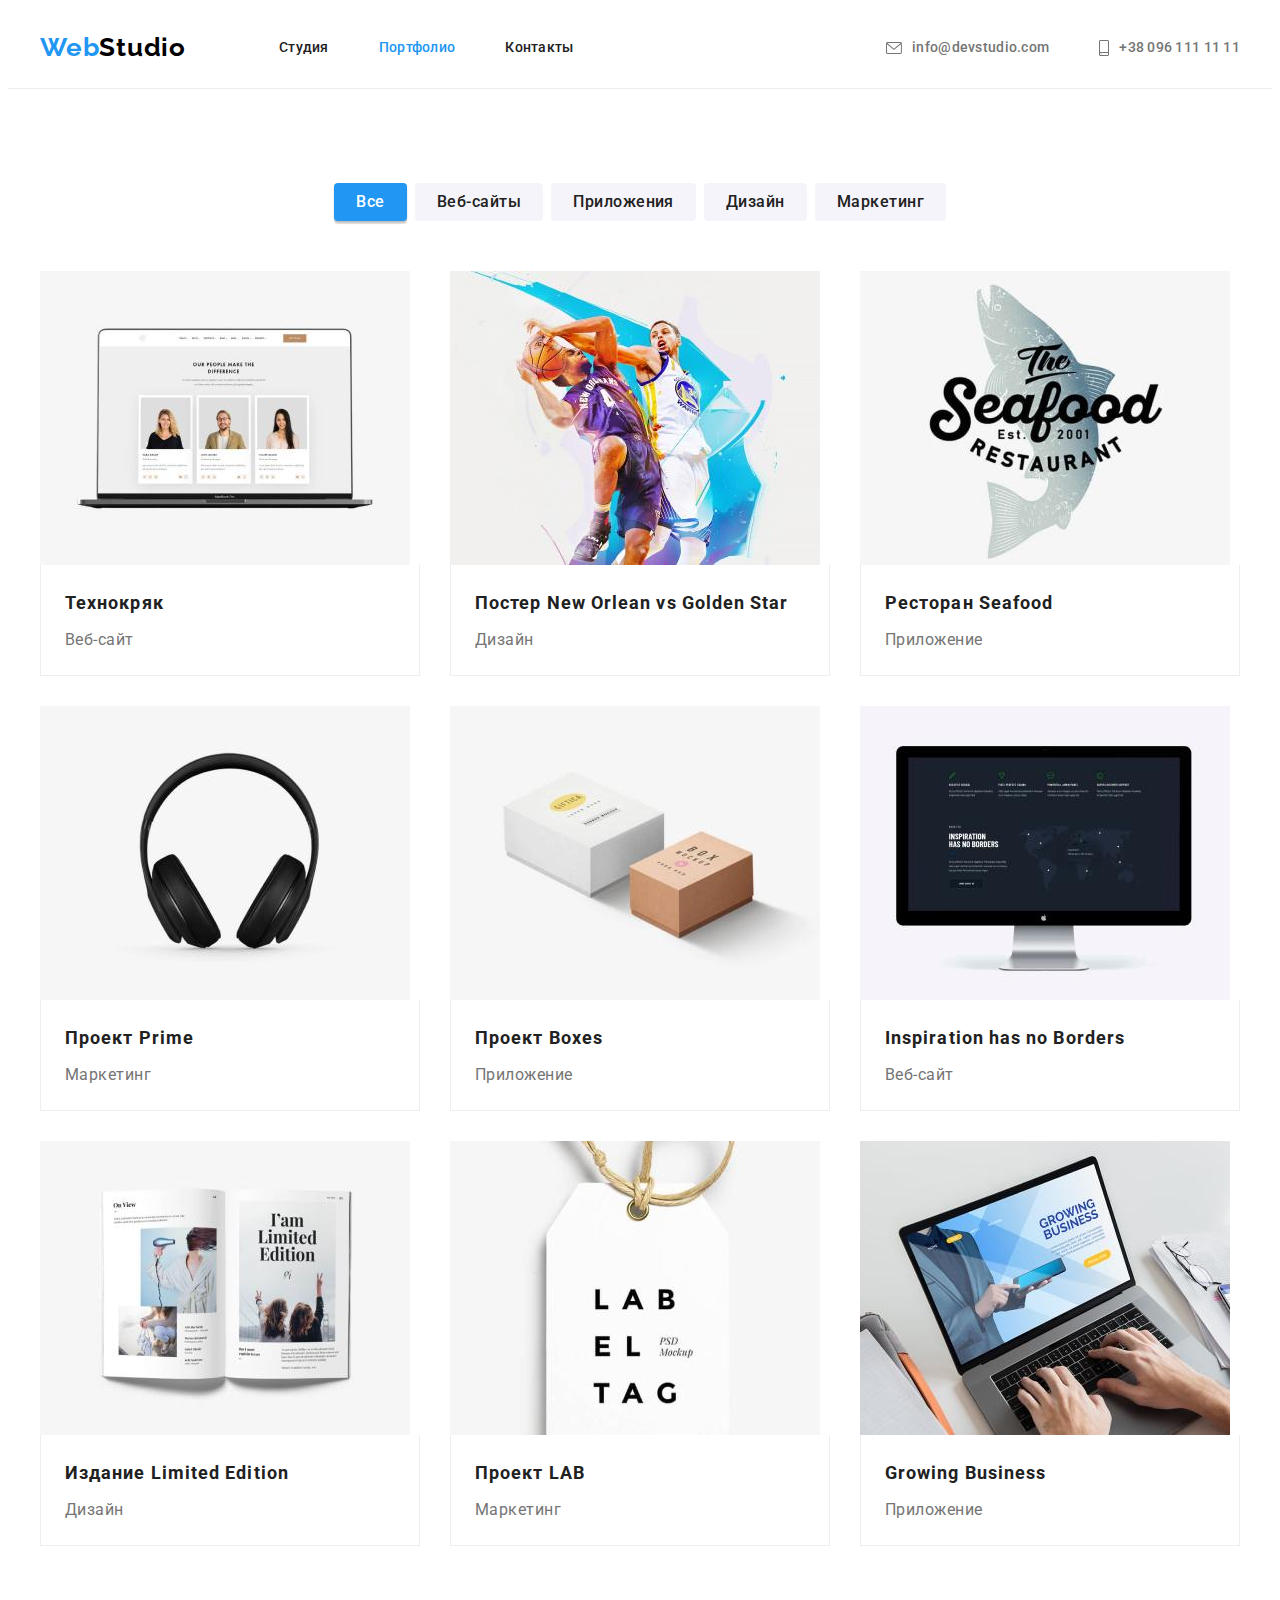
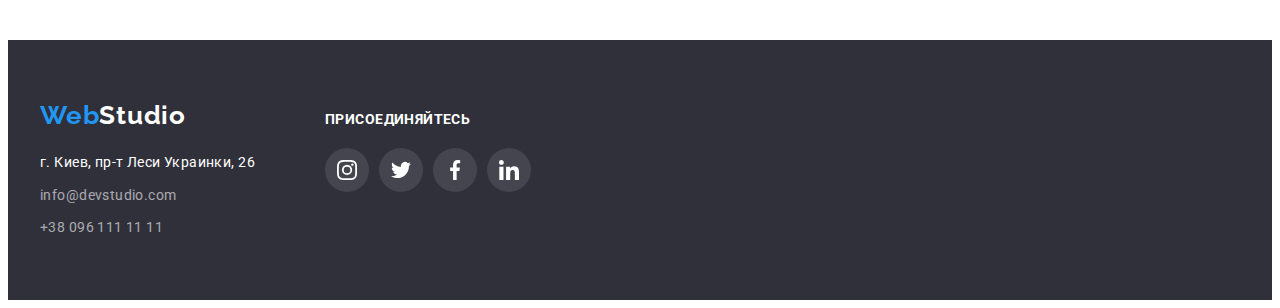
==== portfolio.html @ 9a53367e "добавляє дз" ====
<!DOCTYPE html>
<html lang="ru">
    <head>
        <link rel="stylesheet" href="https://cdnjs.cloudflare.com/ajax/libs/modern-normalize/1.1.0/modern-normalize.min.css" integrity="sha512-wpPYUAdjBVSE4KJnH1VR1HeZfpl1ub8YT/NKx4PuQ5NmX2tKuGu6U/JRp5y+Y8XG2tV+wKQpNHVUX03MfMFn9Q==" crossorigin="anonymous" referrerpolicy="no-referrer"/>
        <meta charset="UTF-8">
        <meta http-equiv="X-UA-Compatible" content="IE=edge">
        <meta name="viewport" content="width=device-width, initial-scale=1.0">
        <title>Портфолио</title>
        <link rel="preconnect" href="https://fonts.googleapis.com">
        <link rel="preconnect" href="https://fonts.gstatic.com" crossorigin>
        <link href="https://fonts.googleapis.com/css2?family=Raleway:wght@700&family=Roboto:wght@400;500;700;900&display=swap" rel="stylesheet">
        <link rel="stylesheet" href="./css/style.css">
    </head>
    <body>
        <header class="header">
            <div class="container">
                <a href="./index.html" class="header-logo" lang="en"><span class="logo-first-part">Web</span><span class="logo-second-part">Studio</span></a>
                <nav class="header-nav">
                    <ul class="menu-list">
                        <li class="item"><a class="menu-link link" href="./index.html">Студия</a></li>
                        <li class="item"><a class="menu-link link current" href="./portfolio.html">Портфолио</a></li>
                        <li class="item"><a class="menu-link link" href="">Контакты</a></li>
                    </ul>
                </nav>
                <ul class="header-list">
                    <li class="header-item"><a class="header-contacts link" href="mailto:info@devstudio.com" lang="en">
                        <svg class="header-icon" width="16" height="12">
                            <use href="./images/icons.svg#icon-envelope"></use>
                        </svg>
                        info@devstudio.com</a>
                    </li>
                    <li class="header-item"><a class="header-contacts link" href="tel:+380961111111">
                        <svg class="header-icon" width="10" height="16">
                            <use href="./images/icons.svg#icon-smartphone"></use>
                        </svg>
                        +38 096 111 11 11</a>
                    </li>
                </ul>
            </div>
        </header>
        <main>
            <section class="portfolio-section">
                <div class="container">
                <h1 class="visually-hidden">Наши работы</h1>
                <ul class="filter-list">
                    <li class="filter-item">
                        <button class="filter-btn btn-active" type="button">Все</button>
                    </li>
                    <li class="filter-item">
                        <button class="filter-btn" type="button">Веб-сайты</button>
                    </li>
                    <li class="filter-item">
                        <button class="filter-btn" type="button">Приложения</button>
                    </li>
                    <li class="filter-item">
                        <button class="filter-btn" type="button">Дизайн</button>
                    </li>
                    <li class="filter-item">
                        <button class="filter-btn" type="button">Маркетинг</button>
                    </li>
                </ul>
                <ul class="projects-list">
                    <li class="projects-item">
                        <a href="#" class="projects-link">
                            <img src="./images/site.jpg" alt="Site" width="370">
                            <div class="projects-description">
                                <h2 class="projects-title">Технокряк</h2>
                                <p class="projects-text">Веб-сайт</p>
                            </div>
                        </a>
                    </li>
                    <li class="projects-item">
                        <a href="#" class="projects-link">
                            <img src="./images/poster.jpg" alt="Постер" width="370">
                            <div class="projects-description">
                                <h2 class="projects-title">Постер <span lang="en">New Orlean vs Golden Star</span> </h2>
                                <p class="projects-text">Дизайн</p>
                            </div>
                        </a>
                    </li>
                    <li class="projects-item">
                        <a href="#" class="projects-link">
                            <img src="./images/seafood.jpg" alt="Лого ресторана" width="370">
                            <div class="projects-description">
                                <h2 class="projects-title">Ресторан <span lang="en">Seafood</span> </h2>
                                <p class="projects-text">Приложение</p>
                            </div>
                        </a>
                    </li>
                    <li class="projects-item">
                        <a href="#" class="projects-link">
                            <img src="./images/ProjectPrime.jpg" alt="Наушники" width="370">
                            <div class="projects-description">
                                <h2 class="projects-title">Проект <span lang="en">Prime</span> </h2>
                                <p class="projects-text">Маркетинг</p>
                            </div>
                        </a>
                    </li>
                    <li class="projects-item">
                        <a href="#" class="projects-link">
                            <img src="./images/ProjectBoxes.jpg" alt="Коробки" width="370">
                            <div class="projects-description">
                                <h2 class="projects-title">Проект <span lang="en">Boxes</span> </h2>
                                <p class="projects-text">Приложение</p>
                            </div>
                        </a>
                    </li>
                    <li class="projects-item">
                        <a href="#" class="projects-link">
                            <img src="./images/ProjectInspiration.jpg" alt="Монитор ПК" width="370">
                            <div class="projects-description">
                                <h2 class="projects-title" lang="en">Inspiration has no Borders</h2>
                                <p class="projects-text">Веб-сайт</p>
                            </div>
                        </a>
                    </li>
                    <li class="projects-item">
                        <a href="#" class="projects-link">
                            <img src="./images/L.jpg" alt="Каталог" width="370">
                            <div class="projects-description">
                                <h2 class="projects-title">Издание <span lang="en">Limited Edition</span> </h2>
                                <p class="projects-text">Дизайн</p>
                            </div>
                        </a>
                    </li>
                    <li class="projects-item">
                        <a href="#" class="projects-link">
                            <img src="./images/lab.jpg" alt="Бирка" width="370">
                            <div class="projects-description">
                                <h2 class="projects-title">Проект <span lang="en">LAB</span> </h2>
                                <p class="projects-text">Маркетинг</p>
                            </div>
                        </a>
                    </li>
                    <li class="projects-item">
                        <a href="#" class="projects-link">
                            <img src="./images/gb.jpg" alt="ПК" width="370">
                            <div class="projects-description">
                                <h2 class="projects-title" lang="en">Growing Business</h2>
                                <p class="projects-text">Приложение</p>
                            </div>
                        </a>
                    </li>
                </ul>
                </div>
            </section>
        </main>
        <footer class="footer">
            <div class="container">
                <div>
                    <a href="" class="footer-logo" lang="en"><span class="logo-first-part">Web</span><span class="logo-second-part">Studio</span></a>
                    <address class="footer-address">
                        <ul class="footer-address-list">
                            <li class="footer-address-item"><a class="footer-address-link link" href="https://goo.gl/maps/YVqeG4Qvas63cvU16" target="_blank" rel="noreferrer noopener">г. Киев, пр-т Леси Украинки, 26</a></li>
                            <li class="footer-address-item contacts"><a class="footer-address-link link" href="mailto:info@devstudio.com" lang="en">info@devstudio.com</a></li>
                            <li class="footer-address-item contacts"><a class="footer-address-link link" href="tel:+380961111111">+38 096 111 11 11</a></li>
                        </ul>
                    </address>
                </div>
                <div class="connect">
                    <h3 class="connect-title">присоединяйтесь</h3>
                    <ul class="connect-list">
                        <li class="connect-item">
                            <a href="#" class="connect-link">
                                <svg class="connect-logo" width="20" height="20">
                                    <use href="./images/icons.svg#icon-instagram"></use>
                                </svg>
                            </a>
                        </li>
                        <li class="connect-item">
                            <a href="#" class="connect-link">
                                <svg class="connect-logo" width="20" height="20">
                                    <use href="./images/icons.svg#icon-twitter"></use>
                                </svg>
                            </a>
                        </li>
                        <li class="connect-item">
                            <a href="#" class="connect-link">
                                <svg class="connect-logo" width="20" height="20">
                                    <use href="./images/icons.svg#icon-facebook"></use>
                                </svg>
                            </a>
                        </li>
                        <li class="connect-item">
                            <a href="#" class="connect-link">
                                <svg class="connect-logo" width="20" height="20">
                                    <use href="./images/icons.svg#icon-linkedin"></use>
                                </svg>
                            </a>
                        </li>
                    </ul>
                </div>
            </div>
        </footer>
    </body>
</html>
---- css/style.css ----
:root {
    --primary-header-color: #212121;
    --second-header-color: #757575;
    --primary-text-color: #212121;
    --second-text-color: #757575;
    --primary-title-color: #212121;
    --hero-title-color: #ffffff;
    --footer-color:  #ffffff;
    --accent-color: #2196F3;
    --main-background-color: #2F303A;
    --main-logo-color: #afb1b8;
}

body {
    font-family: 'Roboto', sans-serif;
    color: var(--primary-text-color);
}

.visually-hidden {
    position: absolute;
    width: 1px;
    height: 1px;
    margin: -1px;
    border: 0;
    padding: 0;
    white-space: nowrap;
    clip-path: inset(100%);
    clip: rect(0 0 0 0);
    overflow: hidden;
}

h1,
h2,
h3,
h4,
h5,
h6,
p {
    margin-top: 0;
    margin-bottom: 0;
}

ul,
ol {
    margin: 0;
    padding: 0;
    list-style: none;
}

img {
    display: block;
    max-width: 100%;
    height: auto;
}

a {
    text-decoration: none;
}

/* --------------header-------------------- */

.container {
    margin: 0 auto;
    padding-right: 15px;
    padding-left: 15px;
    width: 1200px;
    /* background: tomato; */
}

.link {
    text-decoration: none;
}

.header {
    /* width: 1600px; */
    border-bottom: 1px solid #ECECEC;
}
.header-logo {
    margin-right: 93px;
    padding-top: 24px;
    padding-bottom: 25px;
    font-family: Raleway;
    font-weight: 700;
    font-size: 26px;
    line-height: 1.19;
    letter-spacing: 0.03em;
    text-decoration: none;
}

.header-logo .logo-first-part {
    color: var(--accent-color);
}

.header-logo .logo-second-part {
    color: #000000;
}


.menu-link {
    display: block;
    padding-top: 32px;
    padding-bottom: 32px;
    font-weight: 500;
    font-size: 14px;
    line-height: 1.14;
    letter-spacing: 0.02em;
    color: var(--primary-header-color);
    cursor: pointer;
}

.menu-link:hover, .menu-link:focus {
    color: var(--accent-color);
}

.menu-list {
    display: flex;
}

.menu-list .item:not(:last-child) {
    margin-right: 50px;
}

.menu-list .current {
    color: var(--accent-color)
}

.header-list {
    display: flex;
    margin-left: auto;
}

.header-list .header-item:not(:last-child) {
    margin-right: 50px;
}

.header-contacts:hover, .header-contacts:focus {
    color: var(--accent-color);
}

.header-contacts {
    display: flex;
    align-items: center;
    padding-top: 32px;
    padding-bottom: 32px;
    font-weight: 500;
    font-size: 14px;
    line-height: 1.14;
    letter-spacing: 0.02em;
    color: var(--second-header-color);
}

.header-icon {
    margin-right: 10px;
    fill: var(--second-header-color);
}

.header-icon:hover, .header-contacts:hover,
.header-icon:focus, .header-contacts:focus {
    fill: var(--accent-color);
}

.header-list .header-contacts {
    text-align: center;
}

.header .container {
    display: flex;
    align-items: center;
}

/* ------------------hero------------------------- */

.hero-section {
    padding: 200px 0;
    text-align: center;
    max-width: 1600px;
    margin-left: auto;
    margin-right: auto;
    background-image: linear-gradient(rgba(47, 48, 58, 0.4),rgba(47, 48, 58, 0.4) ), url(../images/hero.jpg);
    background-repeat: no-repeat;
    background-position: center;
    background-size: cover;
}

.centered {
    text-align: center;
}

.hero-title {
    margin-top: 0;
    margin-bottom: 30px;
    margin-right: auto;
    margin-left: auto;
    width: 696px;
    font-weight: 900;
    font-size: 44px;
    line-height: 1.36;
    letter-spacing: 0.06em;
    text-transform: uppercase;
    color: var(--hero-title-color);
}

.button {
    display: inline-block;
    border-radius: 4px;
    padding: 10px 32px;
    min-width: 200px;
    font-weight: 700;
    font-size: 16px;
    line-height: 1.87;
    letter-spacing: 0.06em;
    background: #188CE8;
    color: #FFFFFF;
}

.hero-btn {
    cursor: pointer;
}

.button:hover {
    background-color: #188CE8;
}

.button:focus {
    background-color: var(--accent-color);
}

/* --------------features---------------- */

.section {
    padding-top: 94px;
    padding-bottom: 94px;
}

.features-list {
display: flex;
flex-wrap: wrap;
}

.features-icon-bg {
    display: inline-flex;
    align-items: center;
    justify-content: center;
    margin-bottom: 30px;
    width: 270px;
    height: 120px;
    background-color: #F5F4FA;
    border-radius: 4px;
}

/* .features-icon {
    display: flex;
    align-items: center;
    justify-content: center;
} */

.features-item {
    width: 270px;
}

.features-list .features-item:not(:last-child) {
    margin-right: 30px;
}

.features-title {
    margin-bottom: 10px;
    font-weight: 700;
    font-size: 14px;
    line-height: 1.14;
    letter-spacing: 0.03em;
    text-transform: uppercase;
}

.features-text {
    margin-top: 0;
    font-weight: 400;
    font-size: 14px;
    line-height: 1.71;
    letter-spacing: 0.03em;
    color: var(--second-text-color);
}

/* ----------about-us-------------- */

.about-section {
    padding-top: 0;
}

.about-us-list {
    display: flex;
    flex-wrap: wrap;
}

.about-us-item:not(:last-child) {
    margin-right: 30px;
}

.about-us-title {
    margin-bottom: 50px;
    font-weight: 700;
    font-size: 36px;
    line-height: 1.17;
    text-align: center;
    letter-spacing: 0.03em;
}

/* ---------our-team--------------- */

.our-team-item {
    background: #FFFFFF;
    box-shadow: 0px 1px 3px rgba(0, 0, 0, 0.12), 0px 1px 1px rgba(0, 0, 0, 0.14), 0px 2px 1px rgba(0, 0, 0, 0.2);
    border-radius: 0px 0px 4px 4px;

}

.our-team-item:not(:last-child) {
    margin-right: 30px;
}

.our-team-section {
    background-color: #F5F4FA;
}

.our-team-list {
    display: flex;
}

.our-team-title {
    margin-bottom: 50px;
    font-weight: 700;
    font-size: 36px;
    line-height: 1.17;
    text-align: center;
    letter-spacing: 0.03em;
}

.our-team-description {
    padding: 30px 0;
}

.our-team-name {
    margin-bottom: 10px;
    font-weight: 500;
    font-size: 16px;
    line-height: 1.19;
    text-align: center;
    letter-spacing: 0.03em;
}

.our-team-text {
    font-size: 16px;
    line-height: 1.19;
    text-align: center;
    letter-spacing: 0.03em;
    color: var(--second-text-color);
    margin-bottom: 16px;
}

.social-icon-list {
    display: flex;
    justify-content: center;
    align-items: center;
}

.social-icon-item:not(:last-child) {
    margin-right: 10px;
}

.social-icon-link {
    display: flex;
    justify-content: center;
    align-items: center;
    border-radius: 50%;
    width: 44px;
    height: 44px;
    fill: var(--main-logo-color);
}

.social-icon-link:hover, .social-icon-link:focus {
    fill: #ffffff;
    background-color: var(--accent-color);
    border-radius: 50%;
}

/* -------------clients------------- */

.clients-title {
    margin-bottom: 50px;
    font-weight: 700;
    font-size: 36px;
    line-height: 1.17;
    text-align: center;
    letter-spacing: 0.03em;
}

.clients-list {
    display: flex;
}

.clients-item {
    width: 170px;
    height: 92px;
}

.clients-item:not(:last-child) {
    margin-right: 30px;
}

.clients-link {
    display: flex;
    justify-content: center;
    align-items: center;
    width: 100%;
    height: 100%;
    fill: var(--main-logo-color);
    border: 1px solid #afb1b8;
    box-sizing: border-box;
    border-radius: 4px;
}

.clients-link:hover, .clients-logo:hover,
.clients-link:focus, .clients-logo:focus {
    fill: var(--accent-color);
    border-color: var(--accent-color);
}

/* .clients:hover, .clients:focus {
    fill: var(--accent-color);
    border-color: var(--accent-color);
} */

/* ------------filter-------------- */

.portfolio-section {
    padding-top: 94px;
    padding-bottom: 94px;
}

.filter-list {
    display: flex;
    justify-content: center;
    margin-bottom: 50px;
}

.filter-item:not(:last-child) {
    margin-right: 8px;
}

.filter-btn {
    display: inline-block;
    padding: 6px 22px;
    min-width: 73px;
    background: #F5F4FA;
    border-radius: 4px;
    border: transparent;
    font-family: inherit;
    font-weight: 500;
    font-size: 16px;
    line-height: 1.62;
    text-align: center;
    letter-spacing: 0.03em;
    color: var(--primary-text-color);
    cursor: pointer;
}

.btn-active,
.filter-btn:hover,
.filter-btn:focus {
    color: #FFFFFF;
    background-color: var(--accent-color);
    box-shadow: 0px 3px 1px rgba(0, 0, 0, 0.1), 0px 1px 2px rgba(0, 0, 0, 0.08), 0px 2px 2px rgba(0, 0, 0, 0.12);
}

/* ------------projects------------ */

.projects-list {
    display: flex;
    flex-wrap: wrap;
    background-color: #FFFFFF;
}

.projects-item {
    width: calc((100% - 60px) / 3);
    margin-right: 30px;
    margin-bottom: 30px;
}

/* Alternative */

/* .projects-item {
    width: 370px;
    margin-right: 30px;
    margin-bottom: 30px;
} */

.projects-item:nth-child(3n) {
    margin-right: 0;
}

.projects-item:nth-last-child(-n+3) {
    margin-bottom: 0;
}

.projects-link {
    display: block;
}

.projects-link:hover, .projects-link:focus {
    box-shadow: 0px 1px 1px rgba(0, 0, 0, 0.12), 0px 4px 4px rgba(0, 0, 0, 0.06), 1px 4px 6px rgba(0, 0, 0, 0.16);
}

.projects-description {
    padding: 20px 24px;
    border-right: 1px solid #EEEEEE;
    border-bottom: 1px solid #EEEEEE;
    border-left: 1px solid #EEEEEE;
}

.projects-title {
    margin-bottom: 4px;
    font-weight: 700;
    font-size: 18px;
    color: var(--primary-text-color);
    line-height: 2;
    letter-spacing: 0.06em;
}

.projects-text {
    font-weight: normal;
    font-size: 16px;
    line-height: 1.87;
    letter-spacing: 0.03em;
    color: var(--second-text-color);
}

/* ------------footer-------------- */

.footer {
    padding-top: 60px;
    padding-bottom: 60px;
    background-color: var(--main-background-color);
}

.footer .container {
    display: flex;
    align-items: baseline;
}


.footer-logo {
    margin-top: 0;
    margin-bottom: 20px;
    font-family: Raleway;
    font-weight: 700;
    font-size: 26px;
    line-height: 1.19;
    letter-spacing: 0.03em;
    text-decoration: none;
}

.footer-logo .logo-first-part {
    color: var(--accent-color);
}

.footer-logo .logo-second-part {
    color: var(--footer-color);
}

/* -----------address----------- */

.footer-address {
    margin-top: 20px;
    margin-right: 70px;
}

.footer-address-item {
    margin-bottom: 9px;
    font-family: inherit;
    font-style: normal;
    font-size: 14px;
    line-height: 1.71;
    letter-spacing: 0.03em;
}

.footer-address-item:last-child {
    margin-bottom: 0;
}

.footer-address-link {
    color: var(--footer-color);
}

.footer-address .contacts .footer-address-link {
    color: rgba(255, 255, 255, 0.6);
}

.footer-address .contacts .footer-address-link:hover {
    color: var(--accent-color);
}

.footer-address .contacts .footer-address-link:focus {
    color: var(--accent-color);
}

/* -------connect--------- */

.connect {
    display: inline-block;
    justify-content: center;
    align-items: center;
    /* margin-top: 72px;
    margin-bottom: 100px; */
    padding: 0;
    width: 206px;
    height: 80px;
}

.connect-title {
    font-weight: 700;
    font-size: 14px;
    line-height: 1.14;
    letter-spacing: 0.03em;
    text-transform: uppercase;
    color: var(--footer-color);
    margin-bottom: 20px;
}

.connect-list {
    display: flex;
    justify-content: center;
    align-items: center;
}

.connect-item:not(:last-child) {
    margin-right: 10px;
}

.connect-item {
    background-color: rgba(255, 255, 255, 0.1);
    border-radius: 50%;
}

.connect-link {
    display: flex;
    justify-content: center;
    align-items: center;
    width: 44px;
    height: 44px;
    border-radius: 50%;
}

.connect-logo {
    fill: var(--footer-color);
}

.connect-link:hover, .connect-logo:hover,
.connect-link:focus, .connect-logo:focus {
    background-color: var(--accent-color);
}
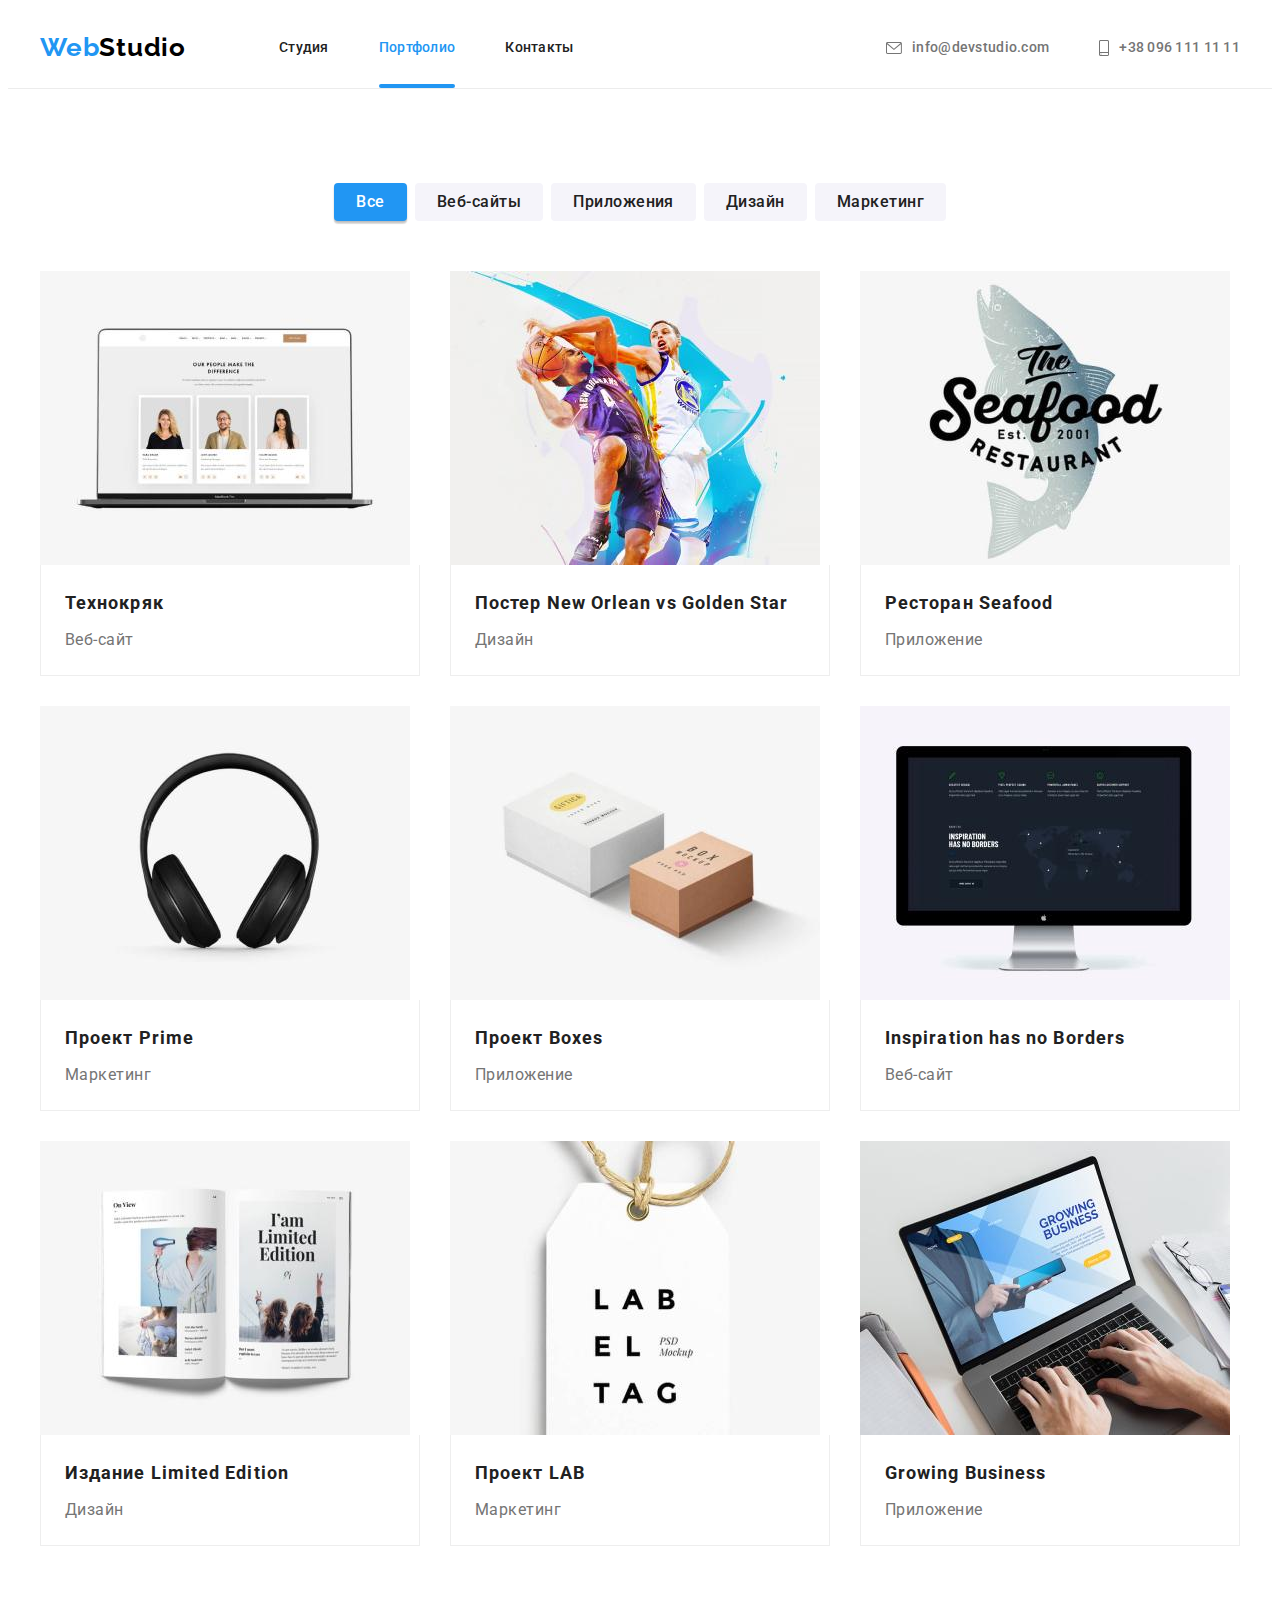
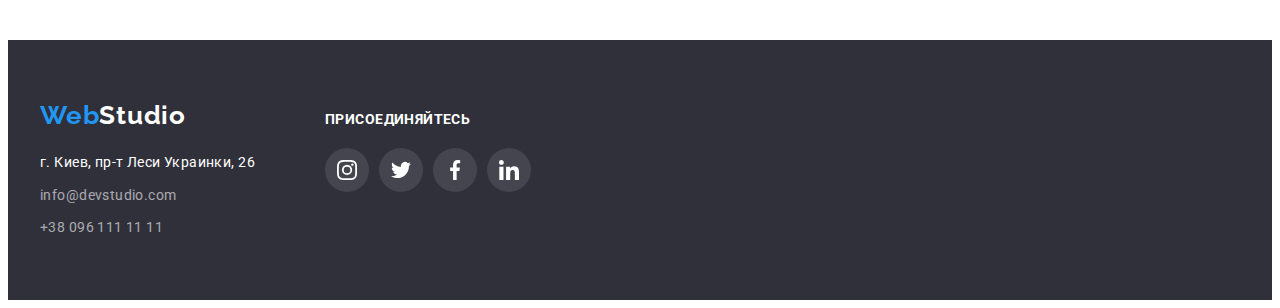
==== commit 9e6a09fd: "добавляє дз№5" ====
--- a/portfolio.html
+++ b/portfolio.html
@@ -62,7 +62,10 @@
                 <ul class="projects-list">
                     <li class="projects-item">
                         <a href="#" class="projects-link">
-                            <img src="./images/site.jpg" alt="Site" width="370">
+                            <div class="projects-thumb">
+                                <img src="./images/site.jpg" alt="Site" width="370">
+                                <p class="projects-overlay">Технокряк это современная площадка распространения коронавируса. Компании используют эту платформу для цифрового шпионажа и атак на защищённые сервера конкурентов.</p>
+                            </div>
                             <div class="projects-description">
                                 <h2 class="projects-title">Технокряк</h2>
                                 <p class="projects-text">Веб-сайт</p>
@@ -71,7 +74,10 @@
                     </li>
                     <li class="projects-item">
                         <a href="#" class="projects-link">
-                            <img src="./images/poster.jpg" alt="Постер" width="370">
+                            <div class="projects-thumb">
+                                <img src="./images/poster.jpg" alt="Постер" width="370">
+                                <p class="projects-overlay">У кожної людини є руки, ноги, голова і 168 годин на тиждень, щоб зробити все те, чого вона по-справжньому бажає.</p>
+                            </div>
                             <div class="projects-description">
                                 <h2 class="projects-title">Постер <span lang="en">New Orlean vs Golden Star</span> </h2>
                                 <p class="projects-text">Дизайн</p>
@@ -80,7 +86,10 @@
                     </li>
                     <li class="projects-item">
                         <a href="#" class="projects-link">
-                            <img src="./images/seafood.jpg" alt="Лого ресторана" width="370">
+                            <div class="projects-thumb">
+                                <img src="./images/seafood.jpg" alt="Лого ресторана" width="370">
+                                <p class="projects-overlay">Найважчий поєдинок – це коли за успіх доводиться боротися з лінню.</p>
+                            </div>
                             <div class="projects-description">
                                 <h2 class="projects-title">Ресторан <span lang="en">Seafood</span> </h2>
                                 <p class="projects-text">Приложение</p>
@@ -89,7 +98,10 @@
                     </li>
                     <li class="projects-item">
                         <a href="#" class="projects-link">
-                            <img src="./images/ProjectPrime.jpg" alt="Наушники" width="370">
+                            <div class="projects-thumb">
+                                <img src="./images/ProjectPrime.jpg" alt="Наушники" width="370">
+                                <p class="projects-overlay">Якщо у вас є ідея, в яку ви по–справжньому вірите, то робіть щось, інакше вона так і залишиться лише ідеєю.</p>
+                            </div>
                             <div class="projects-description">
                                 <h2 class="projects-title">Проект <span lang="en">Prime</span> </h2>
                                 <p class="projects-text">Маркетинг</p>
@@ -98,7 +110,10 @@
                     </li>
                     <li class="projects-item">
                         <a href="#" class="projects-link">
-                            <img src="./images/ProjectBoxes.jpg" alt="Коробки" width="370">
+                            <div class="projects-thumb">
+                                <img src="./images/ProjectBoxes.jpg" alt="Коробки" width="370">
+                                <p class="projects-overlay">Гарненько запам’ятайте, що труднощі і невдачі неминучі. Застрахуватися від усього неможливо.</p>
+                            </div>
                             <div class="projects-description">
                                 <h2 class="projects-title">Проект <span lang="en">Boxes</span> </h2>
                                 <p class="projects-text">Приложение</p>
@@ -107,7 +122,10 @@
                     </li>
                     <li class="projects-item">
                         <a href="#" class="projects-link">
-                            <img src="./images/ProjectInspiration.jpg" alt="Монитор ПК" width="370">
+                            <div class="projects-thumb">
+                                <img src="./images/ProjectInspiration.jpg" alt="Монитор ПК" width="370">
+                                <p class="projects-overlay">Справа в тому, що коли ви працює 24 години на добу і 7 днів на тиждень, успіх приходить до вас сам.</p>
+                            </div>
                             <div class="projects-description">
                                 <h2 class="projects-title" lang="en">Inspiration has no Borders</h2>
                                 <p class="projects-text">Веб-сайт</p>
@@ -116,7 +134,10 @@
                     </li>
                     <li class="projects-item">
                         <a href="#" class="projects-link">
-                            <img src="./images/L.jpg" alt="Каталог" width="370">
+                            <div class="projects-thumb">
+                                <img src="./images/L.jpg" alt="Каталог" width="370">
+                                <p class="projects-overlay">Немає недосяжних цілей — є високий коефіцієнт ліні, недолік кмітливості і запас відмовок.</p>
+                            </div>
                             <div class="projects-description">
                                 <h2 class="projects-title">Издание <span lang="en">Limited Edition</span> </h2>
                                 <p class="projects-text">Дизайн</p>
@@ -125,7 +146,10 @@
                     </li>
                     <li class="projects-item">
                         <a href="#" class="projects-link">
-                            <img src="./images/lab.jpg" alt="Бирка" width="370">
+                            <div class="projects-thumb">
+                                <img src="./images/lab.jpg" alt="Бирка" width="370">
+                                <p class="projects-overlay">Говорять, що мотивація триває не довго. Що ж, свіжість після ванни – теж. Тому піклуватися про них варто щодня.</p>
+                            </div>
                             <div class="projects-description">
                                 <h2 class="projects-title">Проект <span lang="en">LAB</span> </h2>
                                 <p class="projects-text">Маркетинг</p>
@@ -134,7 +158,10 @@
                     </li>
                     <li class="projects-item">
                         <a href="#" class="projects-link">
-                            <img src="./images/gb.jpg" alt="ПК" width="370">
+                            <div class="projects-thumb">
+                                <img src="./images/gb.jpg" alt="ПК" width="370">
+                                <p class="projects-overlay">Потрібно міняти не обставини, потрібно міняти свідомість.</p>
+                            </div>
                             <div class="projects-description">
                                 <h2 class="projects-title" lang="en">Growing Business</h2>
                                 <p class="projects-text">Приложение</p>
--- a/css/style.css
+++ b/css/style.css
@@ -9,6 +9,7 @@
     --accent-color: #2196F3;
     --main-background-color: #2F303A;
     --main-logo-color: #afb1b8;
+    --projects-overlay-color: #ffffff;
 }
 
 body {
@@ -106,6 +107,7 @@
     letter-spacing: 0.02em;
     color: var(--primary-header-color);
     cursor: pointer;
+    transition: color 250ms cubic-bezier(0.4, 0, 0.2, 1);
 }
 
 .menu-link:hover, .menu-link:focus {
@@ -124,6 +126,22 @@
     color: var(--accent-color)
 }
 
+.current {
+    position: relative;
+}
+
+.current::after {
+    content: '';
+    position: absolute;
+    left: 0;
+    bottom: 0;
+    display: block;
+    height: 4px;
+    width: 100%;
+    border-radius: 2px;
+    background-color: var(--accent-color);
+}
+
 .header-list {
     display: flex;
     margin-left: auto;
@@ -131,10 +149,6 @@
 
 .header-list .header-item:not(:last-child) {
     margin-right: 50px;
-}
-
-.header-contacts:hover, .header-contacts:focus {
-    color: var(--accent-color);
 }
 
 .header-contacts {
@@ -147,15 +161,19 @@
     line-height: 1.14;
     letter-spacing: 0.02em;
     color: var(--second-header-color);
+    transition: color 250ms cubic-bezier(0.4, 0, 0.2, 1);
 }
 
 .header-icon {
     margin-right: 10px;
-    fill: var(--second-header-color);
-}
-
-.header-icon:hover, .header-contacts:hover,
-.header-icon:focus, .header-contacts:focus {
+    fill: currentColor;
+    transition: fill 250ms cubic-bezier(0.4, 0, 0.2, 1);
+}
+
+.header-contacts:hover, .header-contacts:focus {
+    color: var(--accent-color);
+}
+.header-icon:hover, .header-icon:focus {
     fill: var(--accent-color);
 }
 
@@ -202,27 +220,78 @@
 
 .button {
     display: inline-block;
-    border-radius: 4px;
+}
+
+.hero-btn {
+    cursor: pointer;
     padding: 10px 32px;
     min-width: 200px;
     font-weight: 700;
     font-size: 16px;
     line-height: 1.87;
     letter-spacing: 0.06em;
-    background: #188CE8;
+    background: var(--accent-color);
     color: #FFFFFF;
-}
-
-.hero-btn {
-    cursor: pointer;
-}
-
-.button:hover {
+    box-shadow: 0px 4px 4px rgba(0, 0, 0, 0.15);
+    border-radius: 4px;
+    transition: background-color 250ms cubic-bezier(0.4, 0, 0.2, 1), box-shadow 250ms cubic-bezier(0.4, 0, 0.2, 1);
+}
+
+.hero-btn:hover, .hero-btn:focus {
     background-color: #188CE8;
 }
 
-.button:focus {
-    background-color: var(--accent-color);
+.backdrop {
+    position: fixed;
+    top: 0;
+    left: 0;
+    width: 100%;
+    height: 100%;
+    background-color: rgba(0, 0, 0, 0.1);
+
+    opacity: 1;
+    transition: opacity 250ms cubic-bezier(0.4, 0, 0.2, 1);
+}
+
+.backdrop.is-hidden {
+    visibility: hidden;
+    opacity: 0;
+    pointer-events: none;
+}
+
+.backdrop.is-hidden .modal {
+    transform: translate(-50%,-50%) scale(0,9);
+    opacity: 0;
+}
+
+.modal {
+    position: absolute;
+    top: 50%;
+    left: 50%;
+    
+    min-width: 528px;
+    min-height: 581px;
+    
+    background-color: #ffffff;
+    box-shadow: 0px 1px 3px rgba(0, 0, 0, 0.12), 0px 1px 1px rgba(0, 0, 0, 0.14), 0px 2px 1px rgba(0, 0, 0, 0.2);
+    border-radius: 4px;
+    opacity: 1;
+
+    transform: translate(-50%,-50%) scale(1);
+    transition: transform 250ms cubic-bezier(0.4, 0, 0.2, 1), opacity 250ms cubic-bezier(0.4, 0, 0.2, 1);
+}
+
+.exit-btn {
+    display: flex;
+    align-items: center;
+    justify-content: center;
+    width: 30px;
+    height: 30px;
+    position: absolute;
+    top: 8px;
+    right: 8px;
+    border: 1px solid rgba(0, 0, 0, 0.1);
+    border-radius: 50%;
 }
 
 /* --------------features---------------- */
@@ -304,6 +373,27 @@
     letter-spacing: 0.03em;
 }
 
+.about-us-label {
+    position: relative;
+}
+
+.about-us-text {
+    position: absolute;
+    bottom: 0;
+    left: 0;
+    font-weight: 700;
+    font-size: 14px;
+    line-height: 1.14;
+    text-align: center;
+    letter-spacing: 0.03em;
+    text-transform: uppercase;
+    color: #FFFFFF;
+    background-color: rgba(47, 48, 58, 0.8);
+    padding-top: 27px;
+    padding-bottom: 27px;
+    width: 100%;
+}
+
 /* ---------our-team--------------- */
 
 .our-team-item {
@@ -374,6 +464,8 @@
     width: 44px;
     height: 44px;
     fill: var(--main-logo-color);
+    background-color: #ffffff;
+    transition: fill 250ms cubic-bezier(0.4, 0, 0.2, 1), background-color 250ms cubic-bezier(0.4, 0, 0.2, 1);
 }
 
 .social-icon-link:hover, .social-icon-link:focus {
@@ -416,6 +508,7 @@
     border: 1px solid #afb1b8;
     box-sizing: border-box;
     border-radius: 4px;
+    transition: fill 250ms cubic-bezier(0.4, 0, 0.2, 1), color 250ms cubic-bezier(0.4, 0, 0.2, 1);
 }
 
 .clients-link:hover, .clients-logo:hover,
@@ -461,6 +554,7 @@
     letter-spacing: 0.03em;
     color: var(--primary-text-color);
     cursor: pointer;
+    transition: color 250ms cubic-bezier(0.4, 0, 0.2, 1), background-color 250ms cubic-bezier(0.4, 0, 0.2, 1), box-shadow 250ms cubic-bezier(0.4, 0, 0.2, 1);
 }
 
 .btn-active,
@@ -503,11 +597,40 @@
 
 .projects-link {
     display: block;
+    transition: box-shadow 250ms cubic-bezier(0.4, 0, 0.2, 1)
 }
 
 .projects-link:hover, .projects-link:focus {
     box-shadow: 0px 1px 1px rgba(0, 0, 0, 0.12), 0px 4px 4px rgba(0, 0, 0, 0.06), 1px 4px 6px rgba(0, 0, 0, 0.16);
 }
+
+.projects-thumb {
+    position: relative;
+    overflow: hidden;
+}
+
+.projects-overlay {
+    position: absolute;
+    top: 0;
+    left: 0;
+    width: 100%;
+    height: 100%;
+
+    color: var(--projects-overlay-color);
+    font-size: 18px;
+    line-height: 1.56;
+    letter-spacing: 0.03em;
+    background: rgba(33, 150, 243, 0.9);
+    padding: 63px 24px;
+    transform: translateY(100%);
+    transition: transform 250ms cubic-bezier(0.4, 0, 0.2, 1);
+}
+
+.projects-item:hover .projects-overlay,
+.projects-item:focus .projects-overlay {
+    transform: translateY(0);
+}
+
 
 .projects-description {
     padding: 20px 24px;
@@ -588,6 +711,7 @@
 
 .footer-address-link {
     color: var(--footer-color);
+    transition: color 250ms cubic-bezier(0.4, 0, 0.2, 1);
 }
 
 .footer-address .contacts .footer-address-link {
@@ -635,10 +759,10 @@
     margin-right: 10px;
 }
 
-.connect-item {
+/* .connect-item {
     background-color: rgba(255, 255, 255, 0.1);
     border-radius: 50%;
-}
+} */
 
 .connect-link {
     display: flex;
@@ -646,7 +770,9 @@
     align-items: center;
     width: 44px;
     height: 44px;
+    background-color: rgba(255, 255, 255, 0.1);
     border-radius: 50%;
+    transition: background-color 250ms cubic-bezier(0.4, 0, 0.2, 1);
 }
 
 .connect-logo {
